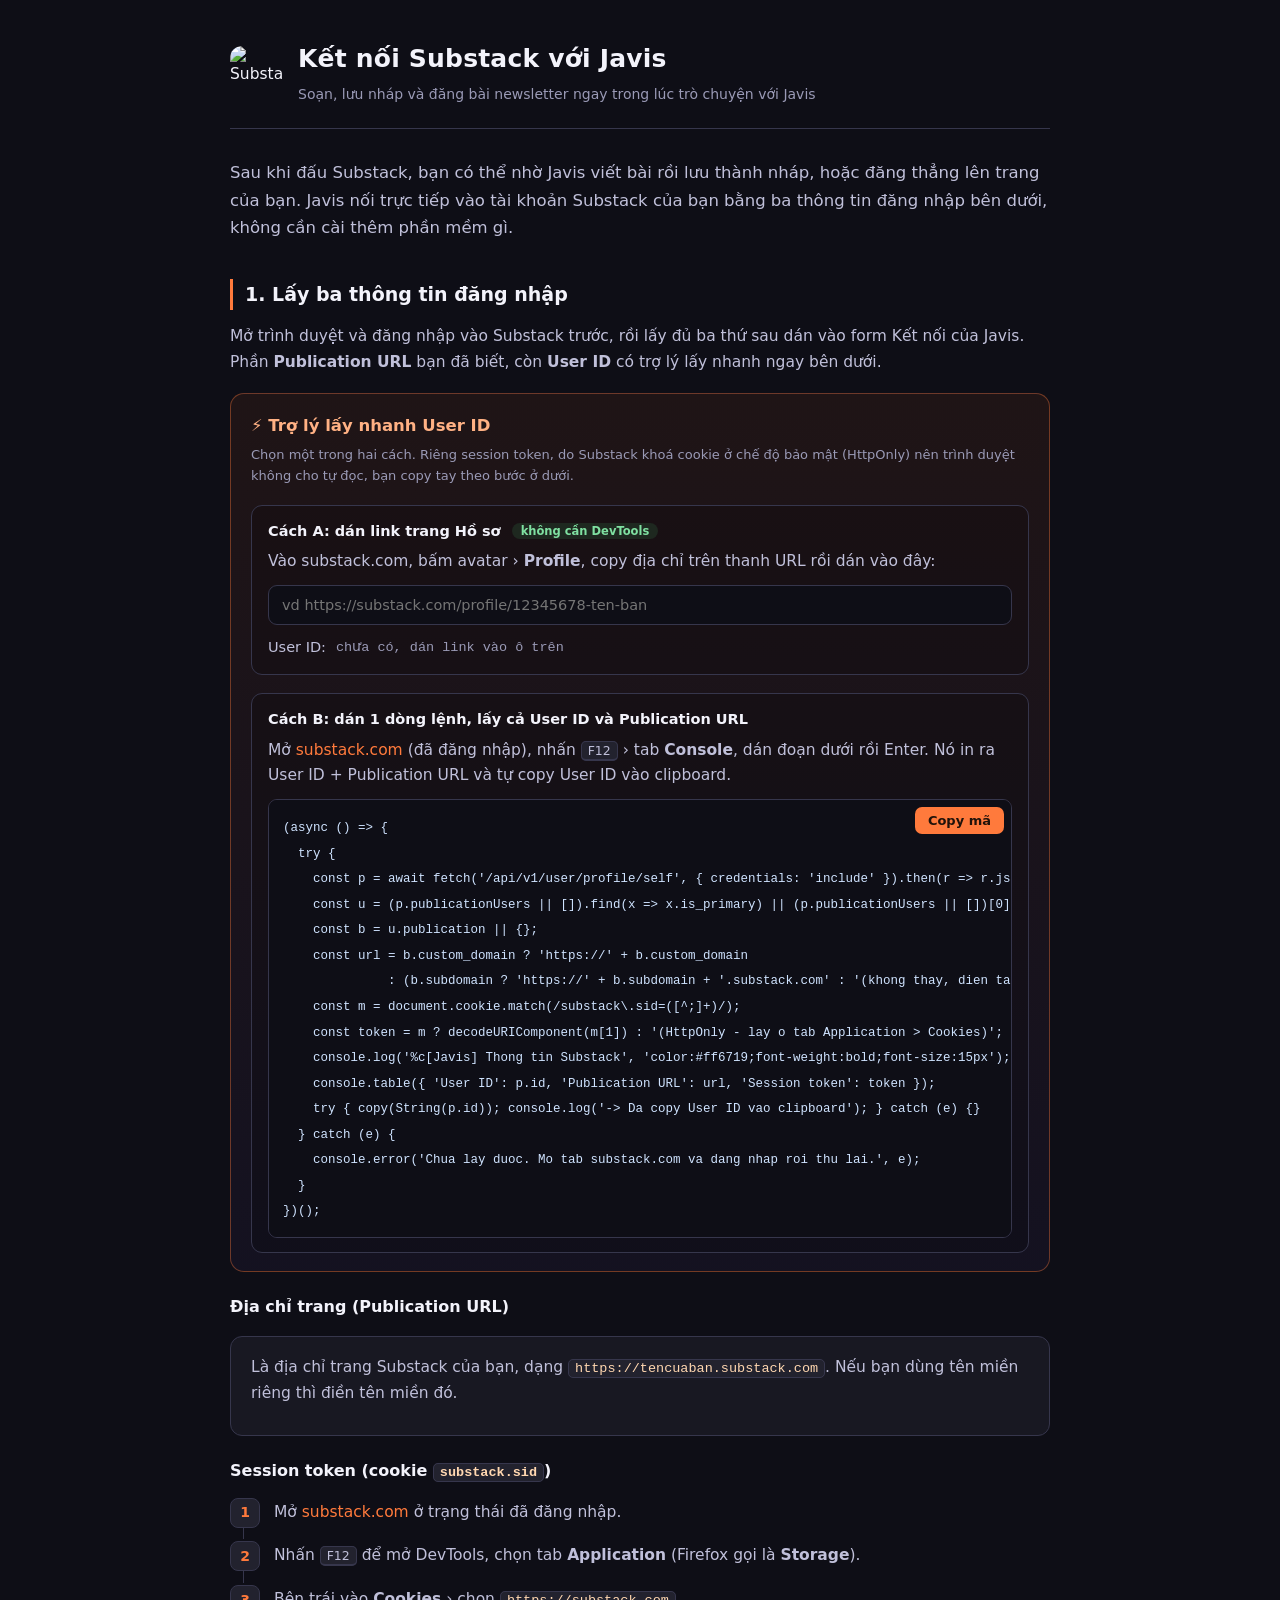
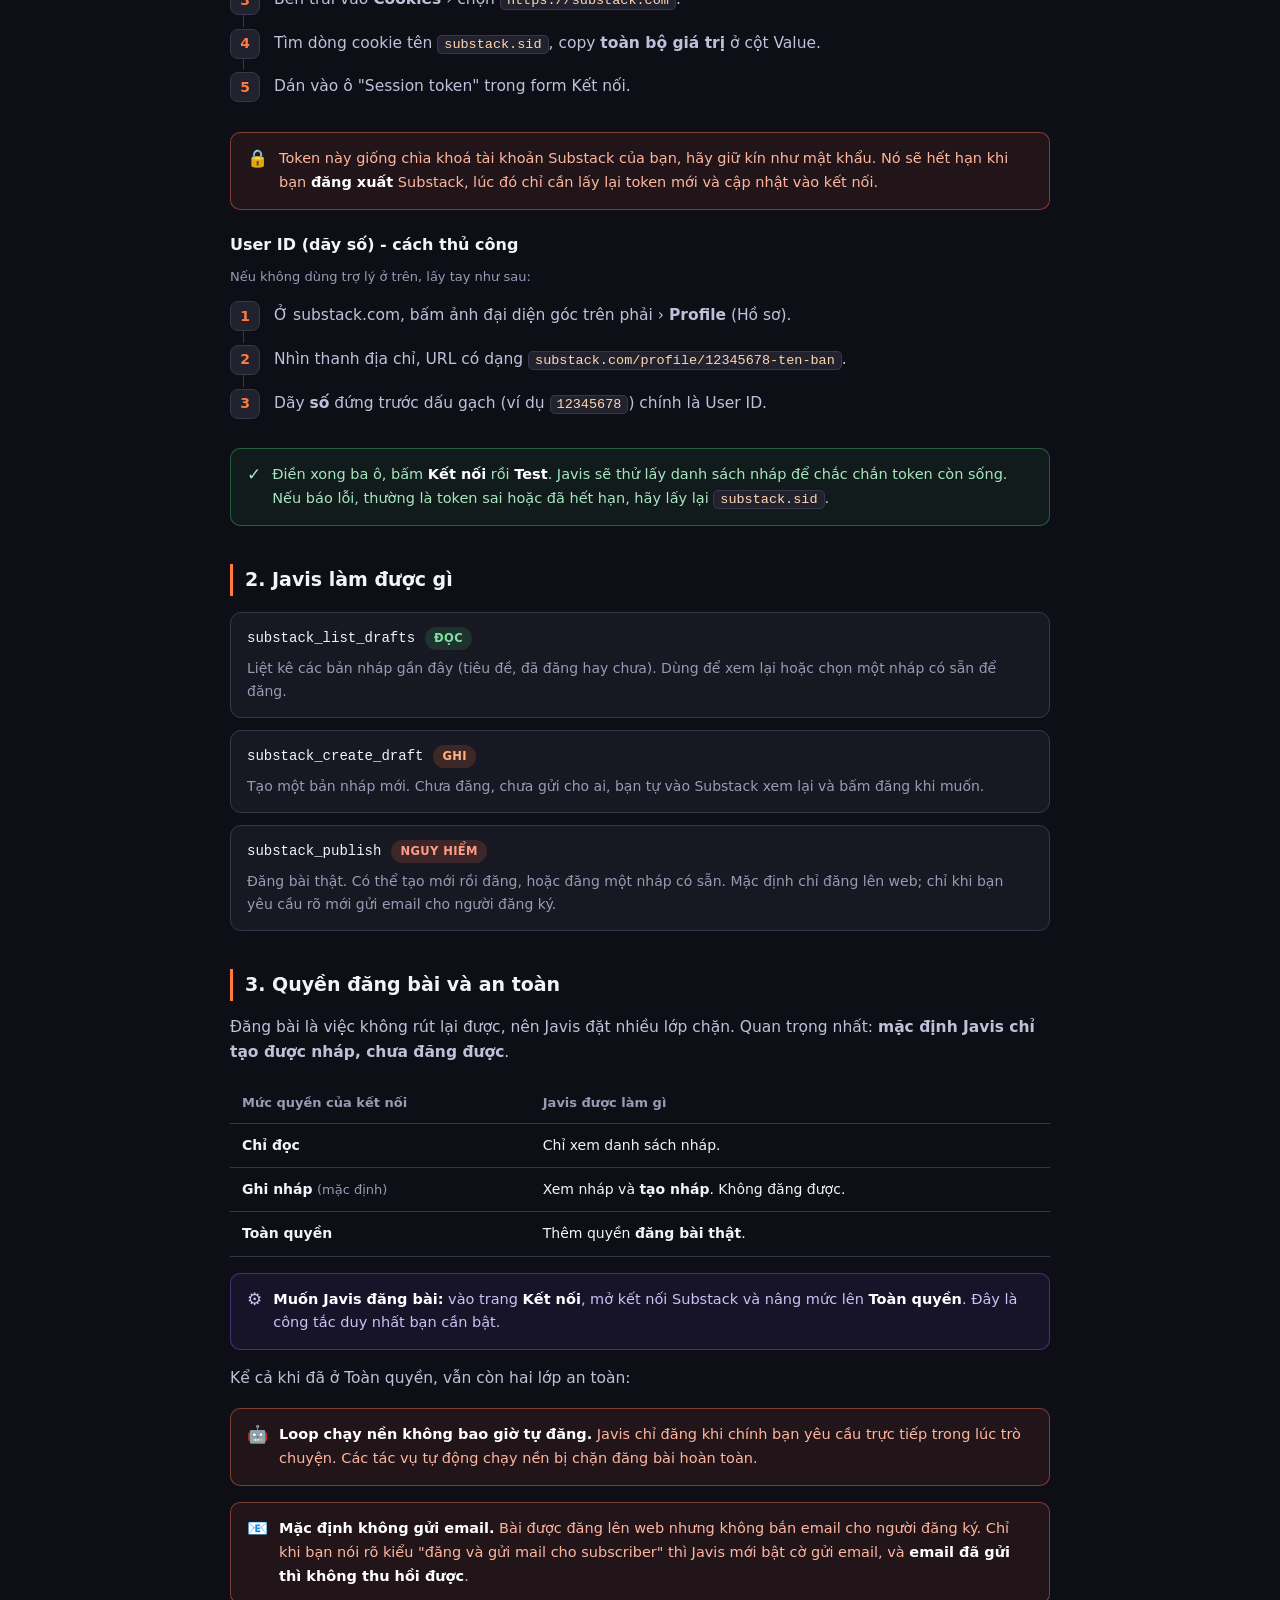
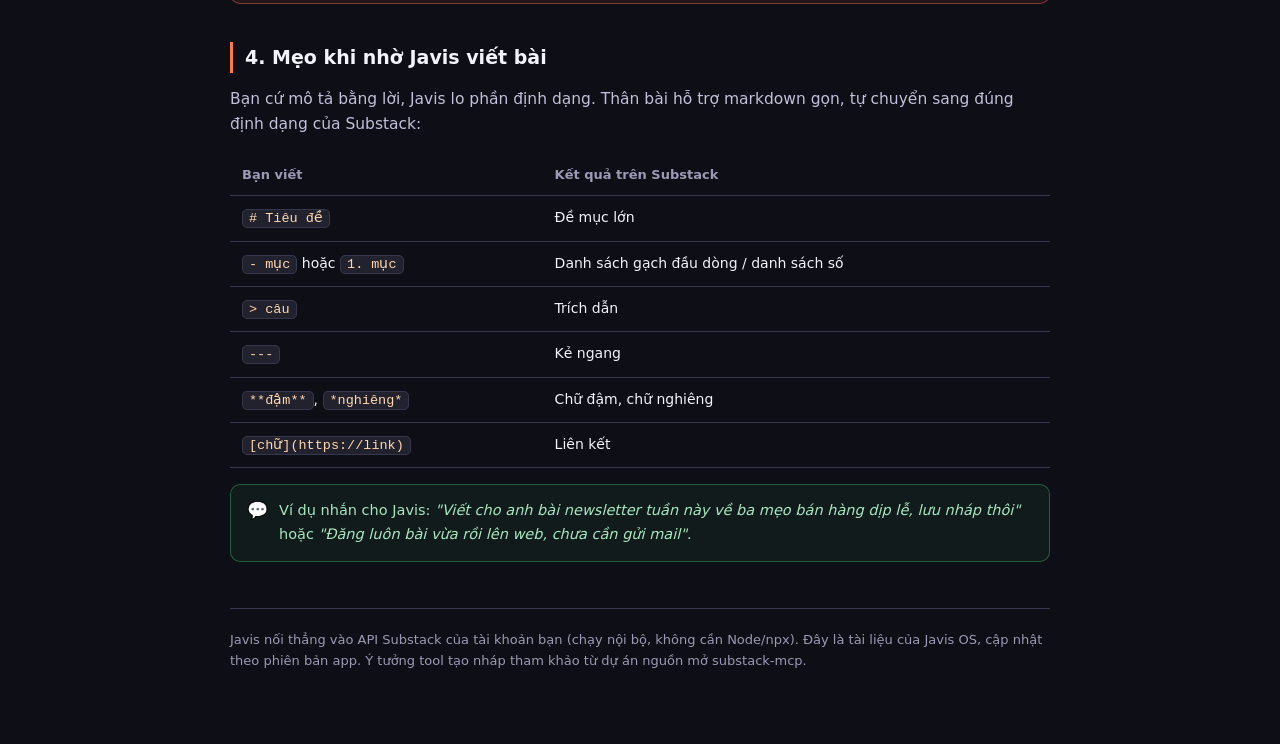
==== dashboard/docs/substack.html @ 5bf30aa9 "fix(connect): form Kết nối dài cuộn được + trợ lý lấy User ID Substack (v0.9.49) - Sửa .conn-form kh" ====
<!doctype html>
<html lang="vi">
<head>
<meta charset="utf-8">
<meta name="viewport" content="width=device-width, initial-scale=1">
<title>Kết nối Substack - Hướng dẫn Javis</title>
<link rel="icon" href="/static/logos/substack.svg">
<style>
  :root{
    --bg:#0e0e16; --bg2:#181822; --bg3:#22222e; --border:#36364c;
    --accent:#ff7a3c; --accent2:#8b5cf6; --substack:#ff6719;
    --text:#f3f3fb; --text2:#c0c0da; --text3:#9a9ab6;
    --ok:#3fb96b; --warn:#e0664a;
    --font:"Segoe UI",system-ui,-apple-system,Roboto,Arial,sans-serif;
  }
  *{box-sizing:border-box}
  html,body{margin:0;padding:0}
  body{
    background:var(--bg); color:var(--text); font-family:var(--font);
    line-height:1.65; font-size:15.5px;
    padding:0 20px 80px;
  }
  .wrap{max-width:820px; margin:0 auto}
  header{
    display:flex; align-items:center; gap:16px;
    padding:38px 0 22px; border-bottom:1px solid var(--border); margin-bottom:30px;
  }
  header img{width:52px; height:52px; border-radius:12px; flex:none}
  header h1{font-size:25px; margin:0 0 4px; letter-spacing:.2px}
  header p{margin:0; color:var(--text3); font-size:14px}
  h2{
    font-size:19px; margin:38px 0 14px; padding-left:12px;
    border-left:3px solid var(--accent);
  }
  h3{font-size:16px; margin:22px 0 8px; color:var(--text)}
  p{margin:10px 0; color:var(--text2)}
  a{color:var(--accent); text-decoration:none}
  a:hover{text-decoration:underline}
  code{
    background:var(--bg3); border:1px solid var(--border); border-radius:5px;
    padding:1px 6px; font-family:"Cascadia Code",Consolas,monospace; font-size:13.5px;
    color:#ffd7b0;
  }
  .lead{font-size:16.5px; color:var(--text2)}
  .card{
    background:var(--bg2); border:1px solid var(--border); border-radius:12px;
    padding:18px 20px; margin:16px 0;
  }
  ol.steps{list-style:none; counter-reset:s; margin:14px 0; padding:0}
  ol.steps>li{
    counter-increment:s; position:relative; padding:2px 0 16px 44px; margin:0;
    color:var(--text2);
  }
  ol.steps>li::before{
    content:counter(s); position:absolute; left:0; top:0;
    width:28px; height:28px; border-radius:8px; background:var(--bg3);
    border:1px solid var(--border); color:var(--accent); font-weight:700;
    display:flex; align-items:center; justify-content:center; font-size:14px;
  }
  ol.steps>li:not(:last-child)::after{
    content:""; position:absolute; left:13px; top:30px; bottom:2px; width:1px;
    background:var(--border);
  }
  .note{
    border-radius:10px; padding:14px 16px; margin:16px 0; font-size:14.5px;
    border:1px solid; display:flex; gap:11px; align-items:flex-start;
  }
  .note .ico{font-size:17px; line-height:1.4; flex:none}
  .note.warn{background:rgba(224,102,74,.09); border-color:rgba(224,102,74,.5); color:#ffb59e}
  .note.ok{background:rgba(63,185,107,.08); border-color:rgba(63,185,107,.42); color:#a7e6bf}
  .note.info{background:rgba(139,92,246,.08); border-color:rgba(139,92,246,.4); color:#cfc0f6}
  .note b{color:#fff}
  .tools{display:grid; gap:12px; margin:16px 0}
  .tool{
    background:var(--bg2); border:1px solid var(--border); border-radius:11px;
    padding:14px 16px;
  }
  .tool .top{display:flex; align-items:center; gap:10px; flex-wrap:wrap}
  .tool .nm{font-family:"Cascadia Code",Consolas,monospace; font-size:14px; color:var(--text)}
  .tool .desc{margin:7px 0 0; color:var(--text3); font-size:14px}
  .pill{
    font-size:11.5px; font-weight:700; padding:2px 9px; border-radius:20px;
    text-transform:uppercase; letter-spacing:.4px;
  }
  .pill.read{background:rgba(63,185,107,.16); color:#7fe0a1}
  .pill.write{background:rgba(255,122,60,.16); color:#ffb184}
  .pill.danger{background:rgba(224,102,74,.18); color:#ff9d84}
  table{width:100%; border-collapse:collapse; margin:16px 0; font-size:14px}
  th,td{text-align:left; padding:10px 12px; border-bottom:1px solid var(--border); vertical-align:top}
  th{color:var(--text3); font-weight:600; font-size:13px}
  td b{color:var(--text)}
  .mini{color:var(--text3); font-size:13px}
  footer{margin-top:46px; padding-top:20px; border-top:1px solid var(--border); color:var(--text3); font-size:13px}
  .kbd{background:var(--bg3); border:1px solid var(--border); border-bottom-width:2px; border-radius:5px; padding:1px 6px; font-size:12.5px}
  .helper{background:linear-gradient(180deg,rgba(255,103,25,.07),rgba(139,92,246,.05)); border:1px solid rgba(255,122,60,.38); border-radius:14px; padding:18px 20px; margin:18px 0 8px}
  .helper-h{font-size:16.5px; font-weight:700; color:#ffb184; margin:0 0 4px}
  .way{margin:18px 0 0; padding:14px 16px; background:rgba(0,0,0,.18); border:1px solid var(--border); border-radius:11px}
  .way h4{margin:0 0 6px; font-size:14.5px; color:var(--text)}
  .way h4 .tag{font-size:11.5px; font-weight:700; color:#7fe0a1; background:rgba(63,185,107,.14); border-radius:20px; padding:1px 9px; margin-left:6px; vertical-align:middle}
  .uidin{width:100%; background:var(--bg); border:1px solid var(--border); border-radius:9px; color:var(--text); padding:11px 13px; font-size:14.5px; font-family:var(--font)}
  .uidin:focus{outline:none; border-color:var(--accent)}
  .uidout-row{margin-top:11px; font-size:14.5px; color:var(--text2); display:flex; align-items:center; gap:10px; flex-wrap:wrap}
  #uidout{font-family:"Cascadia Code",Consolas,monospace; color:#7fe0a1; font-weight:700; font-size:16px}
  #uidout.empty{color:var(--text3); font-weight:400; font-size:13.5px}
  .snip{position:relative; margin-top:10px}
  .snip pre{background:var(--bg); border:1px solid var(--border); border-radius:9px; padding:13px 14px; padding-top:15px; overflow-x:auto; margin:0}
  .snip code{background:none; border:none; padding:0; color:#cfe3ff; font-size:12.5px; white-space:pre; line-height:1.55}
  .copybtn{background:var(--accent); color:#20120a; border:none; border-radius:7px; padding:6px 13px; font-size:13px; font-weight:700; cursor:pointer; font-family:var(--font)}
  .copybtn:hover{filter:brightness(1.09)}
  .snip-copy{position:absolute; top:8px; right:8px; z-index:2}
</style>
</head>
<body>
<div class="wrap">

  <header>
    <img src="/static/logos/substack.svg" alt="Substack">
    <div>
      <h1>Kết nối Substack với Javis</h1>
      <p>Soạn, lưu nháp và đăng bài newsletter ngay trong lúc trò chuyện với Javis</p>
    </div>
  </header>

  <p class="lead">Sau khi đấu Substack, bạn có thể nhờ Javis viết bài rồi lưu thành nháp, hoặc đăng thẳng lên trang của bạn. Javis nối trực tiếp vào tài khoản Substack của bạn bằng ba thông tin đăng nhập bên dưới, không cần cài thêm phần mềm gì.</p>

  <h2>1. Lấy ba thông tin đăng nhập</h2>
  <p>Mở trình duyệt và đăng nhập vào Substack trước, rồi lấy đủ ba thứ sau dán vào form Kết nối của Javis. Phần <b>Publication URL</b> bạn đã biết, còn <b>User ID</b> có trợ lý lấy nhanh ngay bên dưới.</p>

  <div class="helper">
    <div class="helper-h">⚡ Trợ lý lấy nhanh User ID</div>
    <p class="mini" style="margin-top:2px">Chọn một trong hai cách. Riêng session token, do Substack khoá cookie ở chế độ bảo mật (HttpOnly) nên trình duyệt không cho tự đọc, bạn copy tay theo bước ở dưới.</p>

    <div class="way">
      <h4>Cách A: dán link trang Hồ sơ <span class="tag">không cần DevTools</span></h4>
      <p style="margin:6px 0 10px">Vào substack.com, bấm avatar &rsaquo; <b>Profile</b>, copy địa chỉ trên thanh URL rồi dán vào đây:</p>
      <input class="uidin" id="uidin" type="text" placeholder="vd https://substack.com/profile/12345678-ten-ban" oninput="extractUid()" autocomplete="off">
      <div class="uidout-row">User ID: <span id="uidout" class="empty">chưa có, dán link vào ô trên</span> <button id="uidcopy" class="copybtn" style="display:none" onclick="copyUid(this)">Copy</button></div>
    </div>

    <div class="way">
      <h4>Cách B: dán 1 dòng lệnh, lấy cả User ID và Publication URL</h4>
      <p style="margin:6px 0 10px">Mở <a href="https://substack.com" target="_blank" rel="noopener">substack.com</a> (đã đăng nhập), nhấn <span class="kbd">F12</span> &rsaquo; tab <b>Console</b>, dán đoạn dưới rồi Enter. Nó in ra User ID + Publication URL và tự copy User ID vào clipboard.</p>
      <div class="snip">
        <button class="copybtn snip-copy" onclick="copySnip(this)">Copy mã</button>
        <pre><code id="snip"></code></pre>
      </div>
    </div>
  </div>

  <h3>Địa chỉ trang (Publication URL)</h3>
  <div class="card">
    <p style="margin-top:0">Là địa chỉ trang Substack của bạn, dạng <code>https://tencuaban.substack.com</code>. Nếu bạn dùng tên miền riêng thì điền tên miền đó.</p>
  </div>

  <h3>Session token (cookie <code>substack.sid</code>)</h3>
  <ol class="steps">
    <li>Mở <a href="https://substack.com" target="_blank" rel="noopener">substack.com</a> ở trạng thái đã đăng nhập.</li>
    <li>Nhấn <span class="kbd">F12</span> để mở DevTools, chọn tab <b>Application</b> (Firefox gọi là <b>Storage</b>).</li>
    <li>Bên trái vào <b>Cookies</b> &rsaquo; chọn <code>https://substack.com</code>.</li>
    <li>Tìm dòng cookie tên <code>substack.sid</code>, copy <b>toàn bộ giá trị</b> ở cột Value.</li>
    <li>Dán vào ô "Session token" trong form Kết nối.</li>
  </ol>
  <div class="note warn"><span class="ico">🔒</span><div>Token này giống chìa khoá tài khoản Substack của bạn, hãy giữ kín như mật khẩu. Nó sẽ hết hạn khi bạn <b>đăng xuất</b> Substack, lúc đó chỉ cần lấy lại token mới và cập nhật vào kết nối.</div></div>

  <h3>User ID (dãy số) - cách thủ công</h3>
  <p class="mini" style="margin-top:0">Nếu không dùng trợ lý ở trên, lấy tay như sau:</p>
  <ol class="steps">
    <li>Ở substack.com, bấm ảnh đại diện góc trên phải &rsaquo; <b>Profile</b> (Hồ sơ).</li>
    <li>Nhìn thanh địa chỉ, URL có dạng <code>substack.com/profile/12345678-ten-ban</code>.</li>
    <li>Dãy <b>số</b> đứng trước dấu gạch (ví dụ <code>12345678</code>) chính là User ID.</li>
  </ol>

  <div class="note ok"><span class="ico">✓</span><div>Điền xong ba ô, bấm <b>Kết nối</b> rồi <b>Test</b>. Javis sẽ thử lấy danh sách nháp để chắc chắn token còn sống. Nếu báo lỗi, thường là token sai hoặc đã hết hạn, hãy lấy lại <code>substack.sid</code>.</div></div>

  <h2>2. Javis làm được gì</h2>
  <div class="tools">
    <div class="tool">
      <div class="top"><span class="nm">substack_list_drafts</span><span class="pill read">Đọc</span></div>
      <p class="desc">Liệt kê các bản nháp gần đây (tiêu đề, đã đăng hay chưa). Dùng để xem lại hoặc chọn một nháp có sẵn để đăng.</p>
    </div>
    <div class="tool">
      <div class="top"><span class="nm">substack_create_draft</span><span class="pill write">Ghi</span></div>
      <p class="desc">Tạo một bản nháp mới. Chưa đăng, chưa gửi cho ai, bạn tự vào Substack xem lại và bấm đăng khi muốn.</p>
    </div>
    <div class="tool">
      <div class="top"><span class="nm">substack_publish</span><span class="pill danger">Nguy hiểm</span></div>
      <p class="desc">Đăng bài thật. Có thể tạo mới rồi đăng, hoặc đăng một nháp có sẵn. Mặc định chỉ đăng lên web; chỉ khi bạn yêu cầu rõ mới gửi email cho người đăng ký.</p>
    </div>
  </div>

  <h2>3. Quyền đăng bài và an toàn</h2>
  <p>Đăng bài là việc không rút lại được, nên Javis đặt nhiều lớp chặn. Quan trọng nhất: <b>mặc định Javis chỉ tạo được nháp, chưa đăng được</b>.</p>

  <table>
    <tr><th>Mức quyền của kết nối</th><th>Javis được làm gì</th></tr>
    <tr><td><b>Chỉ đọc</b></td><td>Chỉ xem danh sách nháp.</td></tr>
    <tr><td><b>Ghi nháp</b> <span class="mini">(mặc định)</span></td><td>Xem nháp và <b>tạo nháp</b>. Không đăng được.</td></tr>
    <tr><td><b>Toàn quyền</b></td><td>Thêm quyền <b>đăng bài thật</b>.</td></tr>
  </table>

  <div class="note info"><span class="ico">⚙️</span><div><b>Muốn Javis đăng bài:</b> vào trang <b>Kết nối</b>, mở kết nối Substack và nâng mức lên <b>Toàn quyền</b>. Đây là công tắc duy nhất bạn cần bật.</div></div>

  <p>Kể cả khi đã ở Toàn quyền, vẫn còn hai lớp an toàn:</p>
  <div class="note warn"><span class="ico">🤖</span><div><b>Loop chạy nền không bao giờ tự đăng.</b> Javis chỉ đăng khi chính bạn yêu cầu trực tiếp trong lúc trò chuyện. Các tác vụ tự động chạy nền bị chặn đăng bài hoàn toàn.</div></div>
  <div class="note warn"><span class="ico">📧</span><div><b>Mặc định không gửi email.</b> Bài được đăng lên web nhưng không bắn email cho người đăng ký. Chỉ khi bạn nói rõ kiểu "đăng và gửi mail cho subscriber" thì Javis mới bật cờ gửi email, và <b>email đã gửi thì không thu hồi được</b>.</div></div>

  <h2>4. Mẹo khi nhờ Javis viết bài</h2>
  <p>Bạn cứ mô tả bằng lời, Javis lo phần định dạng. Thân bài hỗ trợ markdown gọn, tự chuyển sang đúng định dạng của Substack:</p>
  <table>
    <tr><th>Bạn viết</th><th>Kết quả trên Substack</th></tr>
    <tr><td><code># Tiêu đề</code></td><td>Đề mục lớn</td></tr>
    <tr><td><code>- mục</code> hoặc <code>1. mục</code></td><td>Danh sách gạch đầu dòng / danh sách số</td></tr>
    <tr><td><code>&gt; câu</code></td><td>Trích dẫn</td></tr>
    <tr><td><code>---</code></td><td>Kẻ ngang</td></tr>
    <tr><td><code>**đậm**</code>, <code>*nghiêng*</code></td><td>Chữ đậm, chữ nghiêng</td></tr>
    <tr><td><code>[chữ](https://link)</code></td><td>Liên kết</td></tr>
  </table>

  <div class="note ok"><span class="ico">💬</span><div>Ví dụ nhắn cho Javis: <i>"Viết cho anh bài newsletter tuần này về ba mẹo bán hàng dịp lễ, lưu nháp thôi"</i> hoặc <i>"Đăng luôn bài vừa rồi lên web, chưa cần gửi mail"</i>.</div></div>

  <footer>
    Javis nối thẳng vào API Substack của tài khoản bạn (chạy nội bộ, không cần Node/npx). Đây là tài liệu của Javis OS, cập nhật theo phiên bản app. Ý tưởng tool tạo nháp tham khảo từ dự án nguồn mở substack-mcp.
  </footer>

</div>

<script type="text/plain" id="snipsrc">(async () => {
  try {
    const p = await fetch('/api/v1/user/profile/self', { credentials: 'include' }).then(r => r.json());
    const u = (p.publicationUsers || []).find(x => x.is_primary) || (p.publicationUsers || [])[0] || {};
    const b = u.publication || {};
    const url = b.custom_domain ? 'https://' + b.custom_domain
              : (b.subdomain ? 'https://' + b.subdomain + '.substack.com' : '(khong thay, dien tay)');
    const m = document.cookie.match(/substack\.sid=([^;]+)/);
    const token = m ? decodeURIComponent(m[1]) : '(HttpOnly - lay o tab Application > Cookies)';
    console.log('%c[Javis] Thong tin Substack', 'color:#ff6719;font-weight:bold;font-size:15px');
    console.table({ 'User ID': p.id, 'Publication URL': url, 'Session token': token });
    try { copy(String(p.id)); console.log('-> Da copy User ID vao clipboard'); } catch (e) {}
  } catch (e) {
    console.error('Chua lay duoc. Mo tab substack.com va dang nhap roi thu lai.', e);
  }
})();</script>
<script>
  (function () {
    var SNIP = (document.getElementById('snipsrc').textContent || '').trim();
    var codeEl = document.getElementById('snip');
    if (codeEl) codeEl.textContent = SNIP;

    window.copySnip = function (btn) {
      navigator.clipboard.writeText(SNIP).then(function () {
        var old = btn.textContent; btn.textContent = '✓ Da copy';
        setTimeout(function () { btn.textContent = old; }, 1600);
      });
    };

    window.extractUid = function () {
      var v = (document.getElementById('uidin').value || '').trim();
      var out = document.getElementById('uidout');
      var cp = document.getElementById('uidcopy');
      var m = v.match(/profile\/(\d{3,})/) || v.match(/(\d{4,})/);
      if (m) {
        out.textContent = m[1]; out.className = '';
        cp.style.display = 'inline-block';
      } else {
        out.textContent = v ? 'Khong thay day so - dan link trang Ho so (substack.com/profile/...)' : 'chua co, dan link vao o tren';
        out.className = 'empty'; cp.style.display = 'none';
      }
    };

    window.copyUid = function (btn) {
      navigator.clipboard.writeText(document.getElementById('uidout').textContent).then(function () {
        var old = btn.textContent; btn.textContent = '✓';
        setTimeout(function () { btn.textContent = old; }, 1200);
      });
    };
  })();
</script>
</body>
</html>
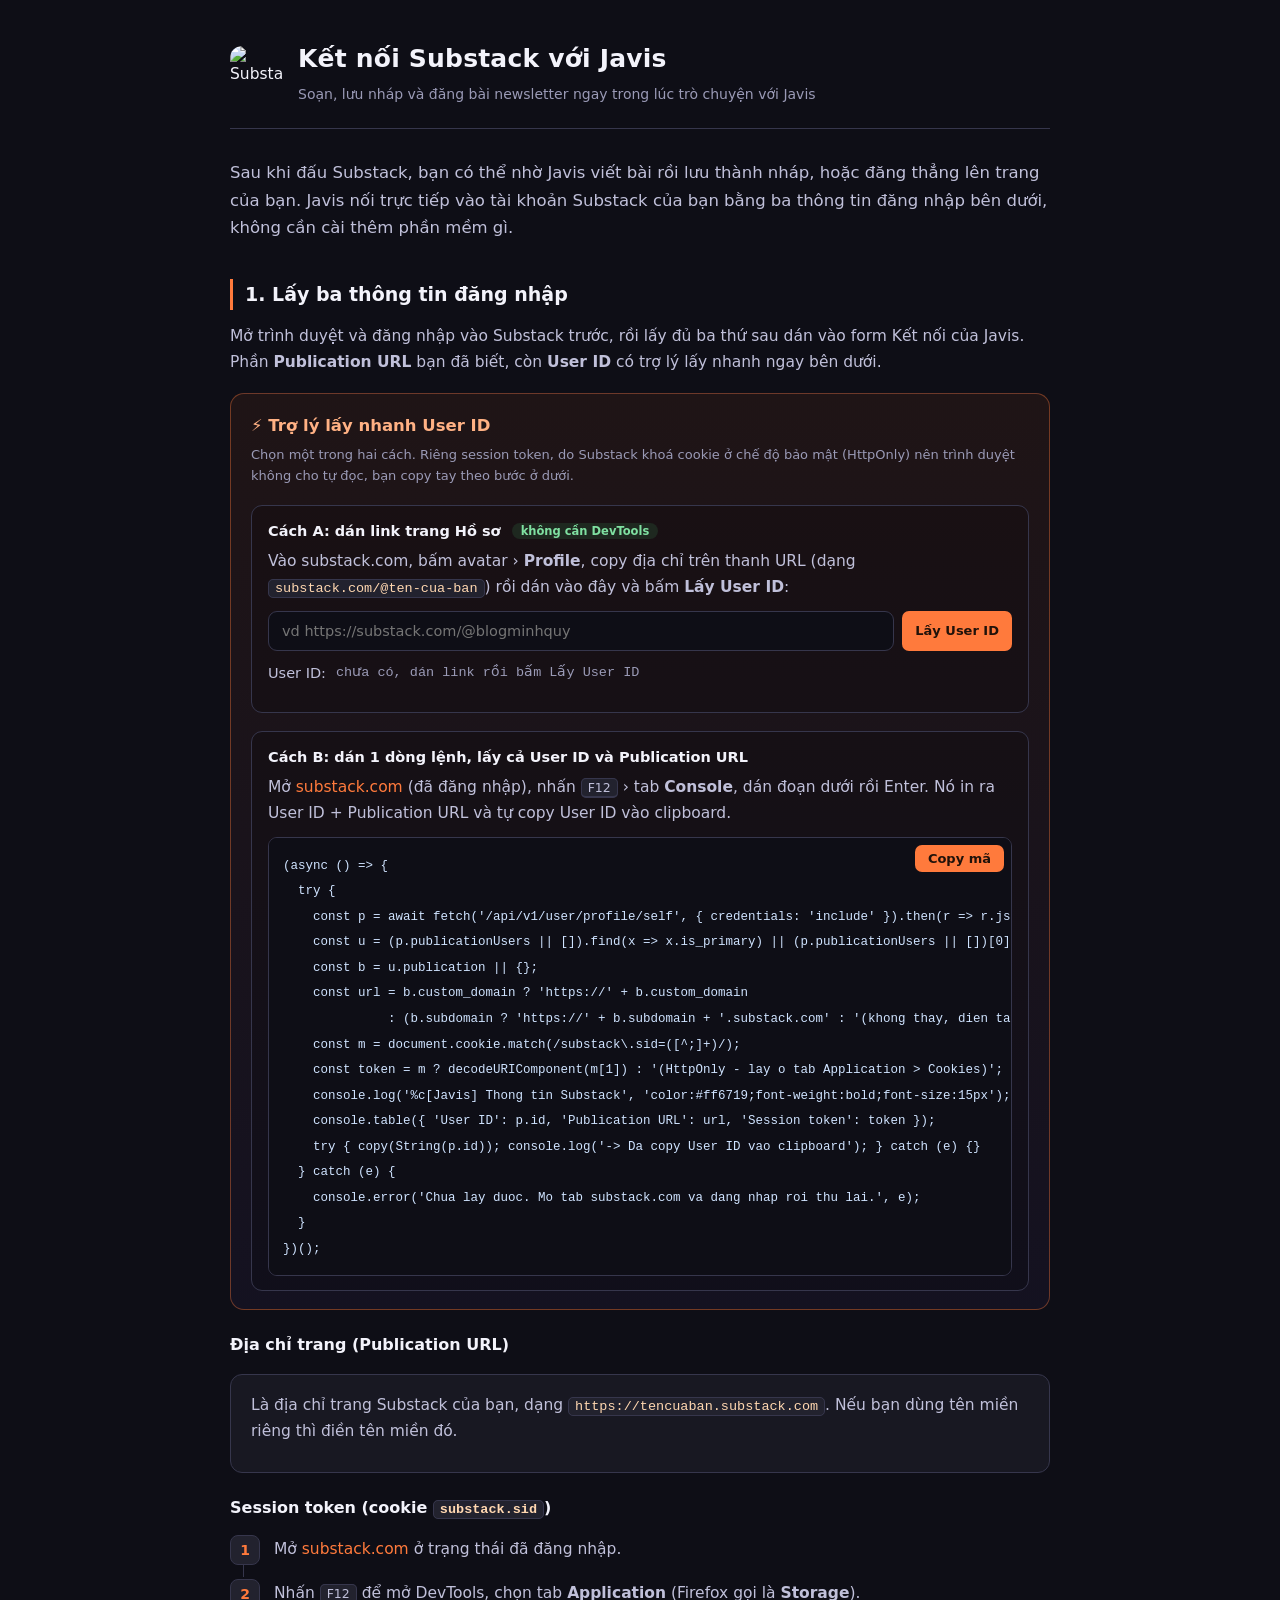
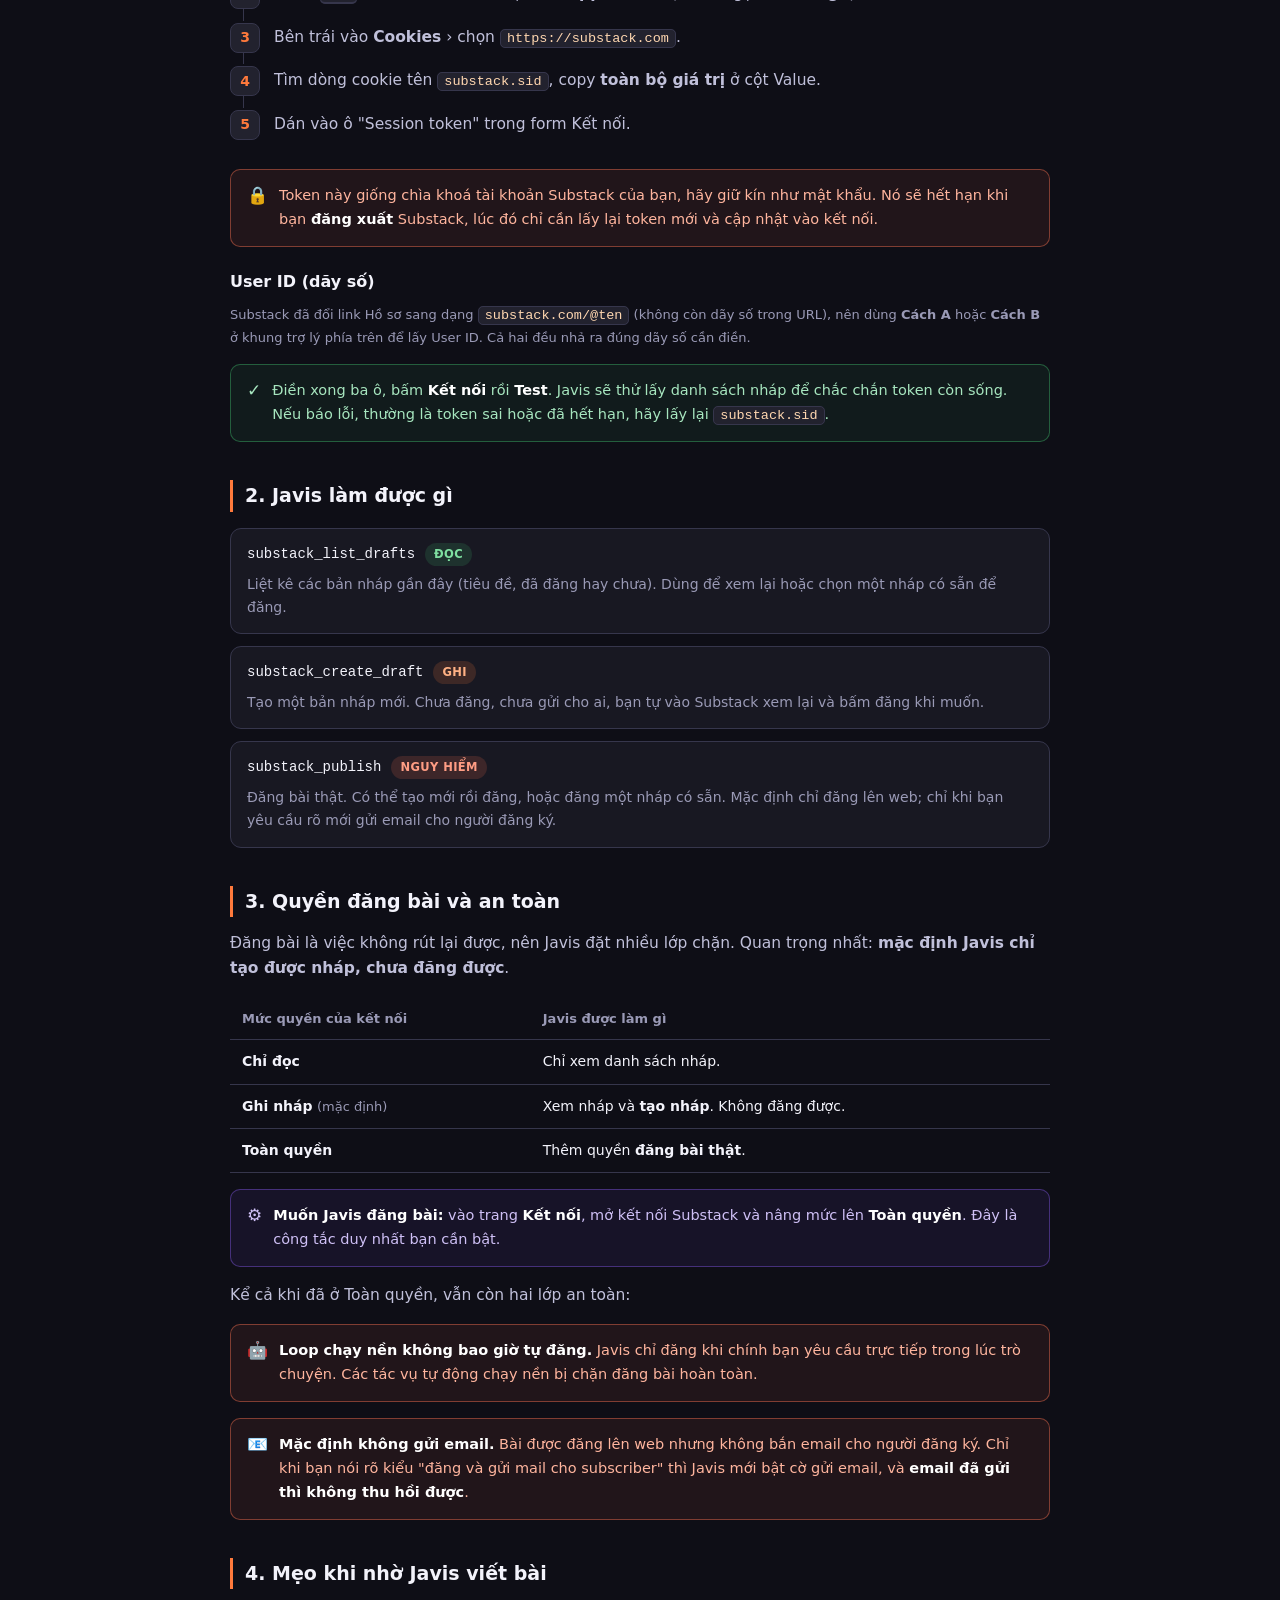
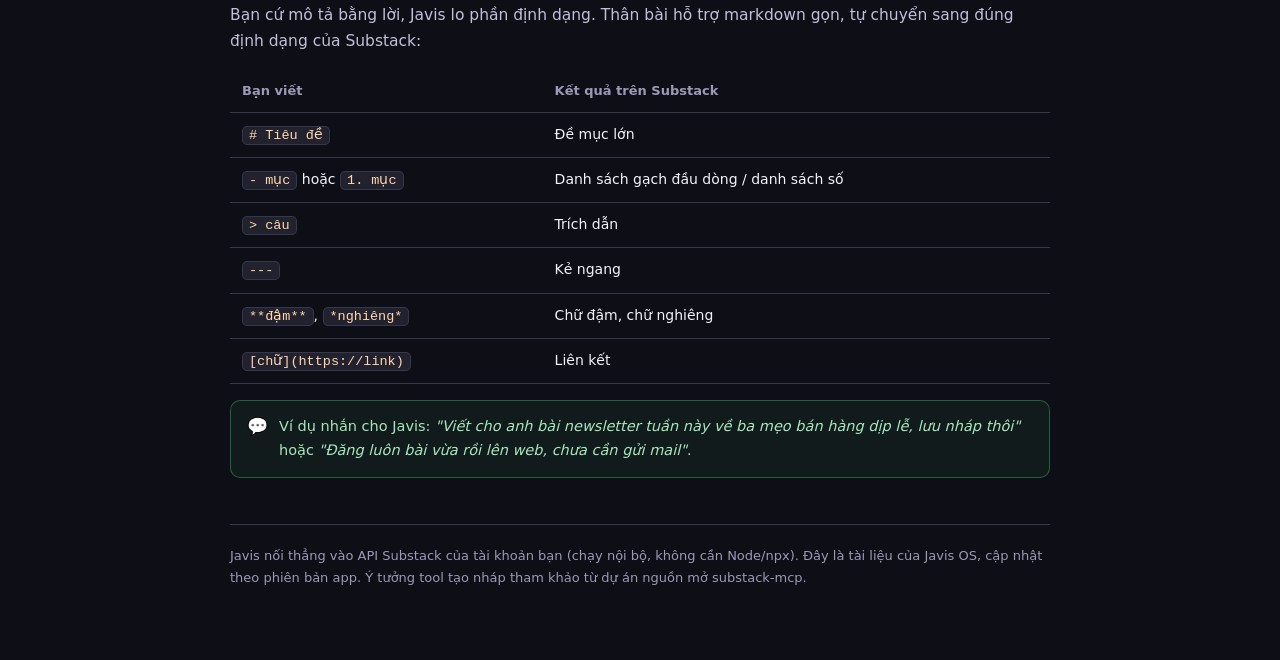
==== commit fed9ee6b: "Merge remote-tracking branch 'upstream/main'" ====
--- a/dashboard/docs/substack.html
+++ b/dashboard/docs/substack.html
@@ -97,8 +97,15 @@
   .way{margin:18px 0 0; padding:14px 16px; background:rgba(0,0,0,.18); border:1px solid var(--border); border-radius:11px}
   .way h4{margin:0 0 6px; font-size:14.5px; color:var(--text)}
   .way h4 .tag{font-size:11.5px; font-weight:700; color:#7fe0a1; background:rgba(63,185,107,.14); border-radius:20px; padding:1px 9px; margin-left:6px; vertical-align:middle}
-  .uidin{width:100%; background:var(--bg); border:1px solid var(--border); border-radius:9px; color:var(--text); padding:11px 13px; font-size:14.5px; font-family:var(--font)}
+  .uidrow2{display:flex; gap:8px; align-items:stretch}
+  .uidin{flex:1; min-width:0; background:var(--bg); border:1px solid var(--border); border-radius:9px; color:var(--text); padding:11px 13px; font-size:14.5px; font-family:var(--font)}
   .uidin:focus{outline:none; border-color:var(--accent)}
+  #uidgo{white-space:nowrap; flex:none}
+  #uidgo:disabled{opacity:.6; cursor:default}
+  .pubsug{margin-top:12px}
+  .pubsug-h{font-size:13px; color:var(--text3); margin-bottom:6px}
+  .pubchip{display:block; width:100%; text-align:left; background:var(--bg); border:1px solid var(--border); color:var(--text2); border-radius:8px; padding:8px 11px; margin-bottom:6px; font-size:13.5px; cursor:pointer; font-family:var(--font)}
+  .pubchip:hover{border-color:var(--accent); color:var(--text)}
   .uidout-row{margin-top:11px; font-size:14.5px; color:var(--text2); display:flex; align-items:center; gap:10px; flex-wrap:wrap}
   #uidout{font-family:"Cascadia Code",Consolas,monospace; color:#7fe0a1; font-weight:700; font-size:16px}
   #uidout.empty{color:var(--text3); font-weight:400; font-size:13.5px}
@@ -132,9 +139,13 @@
 
     <div class="way">
       <h4>Cách A: dán link trang Hồ sơ <span class="tag">không cần DevTools</span></h4>
-      <p style="margin:6px 0 10px">Vào substack.com, bấm avatar &rsaquo; <b>Profile</b>, copy địa chỉ trên thanh URL rồi dán vào đây:</p>
-      <input class="uidin" id="uidin" type="text" placeholder="vd https://substack.com/profile/12345678-ten-ban" oninput="extractUid()" autocomplete="off">
-      <div class="uidout-row">User ID: <span id="uidout" class="empty">chưa có, dán link vào ô trên</span> <button id="uidcopy" class="copybtn" style="display:none" onclick="copyUid(this)">Copy</button></div>
+      <p style="margin:6px 0 10px">Vào substack.com, bấm avatar &rsaquo; <b>Profile</b>, copy địa chỉ trên thanh URL (dạng <code>substack.com/@ten-cua-ban</code>) rồi dán vào đây và bấm <b>Lấy User ID</b>:</p>
+      <div class="uidrow2">
+        <input class="uidin" id="uidin" type="text" placeholder="vd https://substack.com/@blogminhquy" autocomplete="off" onkeydown="if(event.key==='Enter')resolveUid()">
+        <button class="copybtn" id="uidgo" onclick="resolveUid()">Lấy User ID</button>
+      </div>
+      <div class="uidout-row">User ID: <span id="uidout" class="empty">chưa có, dán link rồi bấm Lấy User ID</span> <button id="uidcopy" class="copybtn" style="display:none" onclick="copyUid(this)">Copy</button></div>
+      <div id="pubsug" class="pubsug"></div>
     </div>
 
     <div class="way">
@@ -162,13 +173,8 @@
   </ol>
   <div class="note warn"><span class="ico">🔒</span><div>Token này giống chìa khoá tài khoản Substack của bạn, hãy giữ kín như mật khẩu. Nó sẽ hết hạn khi bạn <b>đăng xuất</b> Substack, lúc đó chỉ cần lấy lại token mới và cập nhật vào kết nối.</div></div>
 
-  <h3>User ID (dãy số) - cách thủ công</h3>
-  <p class="mini" style="margin-top:0">Nếu không dùng trợ lý ở trên, lấy tay như sau:</p>
-  <ol class="steps">
-    <li>Ở substack.com, bấm ảnh đại diện góc trên phải &rsaquo; <b>Profile</b> (Hồ sơ).</li>
-    <li>Nhìn thanh địa chỉ, URL có dạng <code>substack.com/profile/12345678-ten-ban</code>.</li>
-    <li>Dãy <b>số</b> đứng trước dấu gạch (ví dụ <code>12345678</code>) chính là User ID.</li>
-  </ol>
+  <h3>User ID (dãy số)</h3>
+  <p class="mini" style="margin-top:0">Substack đã đổi link Hồ sơ sang dạng <code>substack.com/@ten</code> (không còn dãy số trong URL), nên dùng <b>Cách A</b> hoặc <b>Cách B</b> ở khung trợ lý phía trên để lấy User ID. Cả hai đều nhả ra đúng dãy số cần điền.</p>
 
   <div class="note ok"><span class="ico">✓</span><div>Điền xong ba ô, bấm <b>Kết nối</b> rồi <b>Test</b>. Javis sẽ thử lấy danh sách nháp để chắc chắn token còn sống. Nếu báo lỗi, thường là token sai hoặc đã hết hạn, hãy lấy lại <code>substack.sid</code>.</div></div>
 
@@ -253,18 +259,49 @@
       });
     };
 
-    window.extractUid = function () {
+    function escapeHtml(s) {
+      return String(s).replace(/[&<>"']/g, function (c) {
+        return { '&': '&amp;', '<': '&lt;', '>': '&gt;', '"': '&quot;', "'": '&#39;' }[c];
+      });
+    }
+
+    window.resolveUid = async function () {
       var v = (document.getElementById('uidin').value || '').trim();
       var out = document.getElementById('uidout');
       var cp = document.getElementById('uidcopy');
-      var m = v.match(/profile\/(\d{3,})/) || v.match(/(\d{4,})/);
-      if (m) {
-        out.textContent = m[1]; out.className = '';
-        cp.style.display = 'inline-block';
-      } else {
-        out.textContent = v ? 'Khong thay day so - dan link trang Ho so (substack.com/profile/...)' : 'chua co, dan link vao o tren';
-        out.className = 'empty'; cp.style.display = 'none';
-      }
+      var go = document.getElementById('uidgo');
+      var sug = document.getElementById('pubsug');
+      sug.innerHTML = ''; cp.style.display = 'none';
+      if (!v) { out.textContent = 'chưa có, dán link rồi bấm Lấy User ID'; out.className = 'empty'; return; }
+      out.textContent = 'đang lấy...'; out.className = 'empty'; go.disabled = true;
+      try {
+        var r = await fetch('/connect/substack/resolve-uid?q=' + encodeURIComponent(v), { credentials: 'same-origin' });
+        var d = await r.json();
+        if (d && d.ok) {
+          out.textContent = d.user_id; out.className = '';
+          cp.style.display = 'inline-block';
+          if (d.publications && d.publications.length) {
+            sug.innerHTML = '<div class="pubsug-h">Publication URL gợi ý (bấm để copy):</div>' +
+              d.publications.map(function (p) {
+                return '<button class="pubchip" data-url="' + encodeURIComponent(p.url) + '">' +
+                  (p.name ? escapeHtml(p.name) + ': ' : '') + escapeHtml(p.url) + '</button>';
+              }).join('');
+            sug.querySelectorAll('.pubchip').forEach(function (b) {
+              b.addEventListener('click', function () {
+                navigator.clipboard.writeText(decodeURIComponent(b.getAttribute('data-url'))).then(function () {
+                  var o = b.textContent; b.textContent = '✓ đã copy'; setTimeout(function () { b.textContent = o; }, 1200);
+                });
+              });
+            });
+          }
+        } else {
+          out.textContent = (d && d.error) ? d.error : 'Không lấy được. Thử Cách B (Console) bên dưới.';
+          out.className = 'empty';
+        }
+      } catch (e) {
+        out.textContent = 'Lỗi kết nối (bạn đã đăng nhập Javis chưa?). Thử Cách B (Console) bên dưới.';
+        out.className = 'empty';
+      } finally { go.disabled = false; }
     };
 
     window.copyUid = function (btn) {
